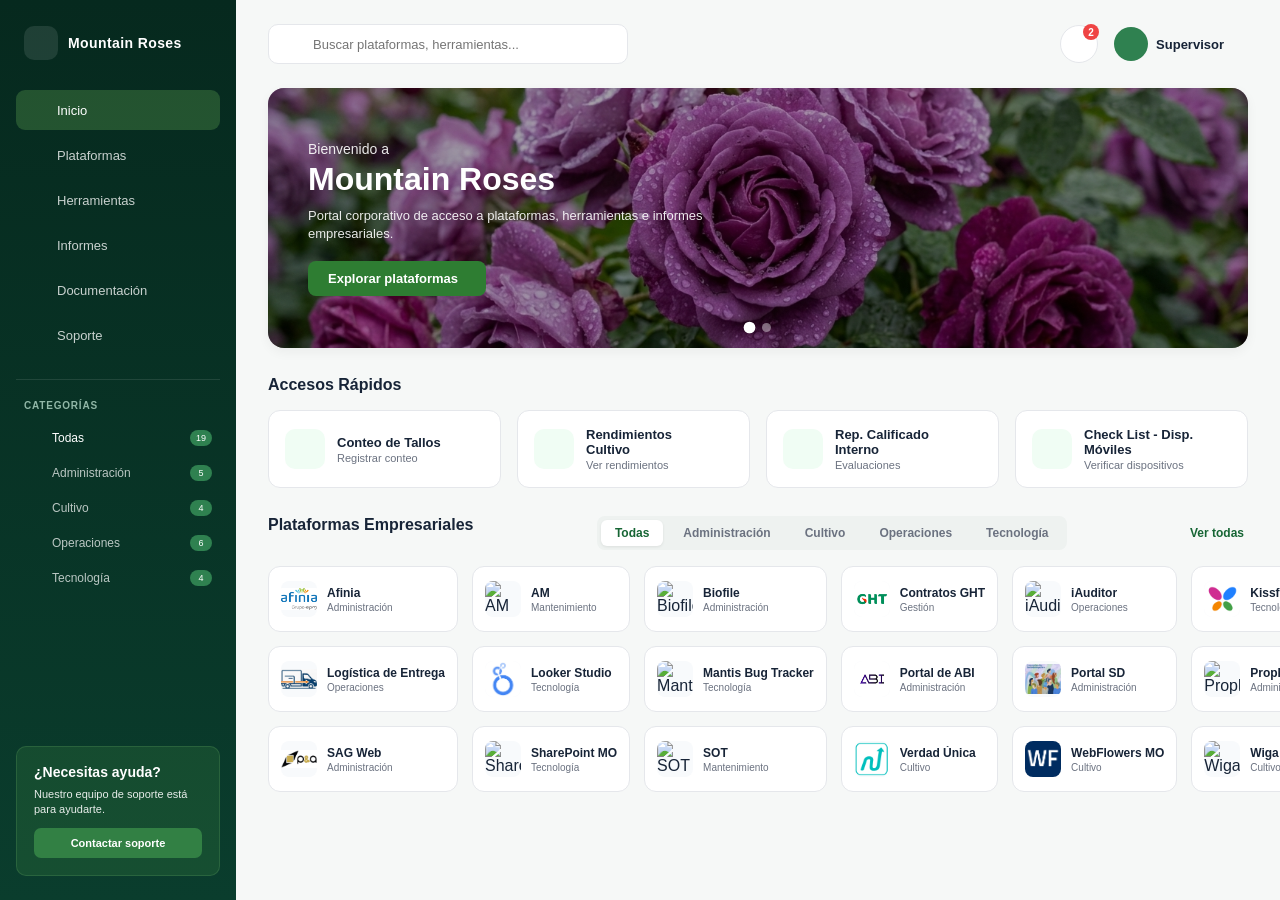
==== index.html @ 2c115a5d "Primer commit: subiendo proyecto" ====
<!DOCTYPE html>
<html lang="es">
<head>
    <meta charset="UTF-8">
    <meta name="viewport" content="width=device-width, initial-scale=1.0">
    <title>Mountain Roses</title>
    <link rel="stylesheet" href="css/styles.css">
    <script src="https://unpkg.com/lucide@latest"></script>
</head>
<body>

    <!-- SIDEBAR -->
    <aside class="sidebar">
        <div class="brand">
            <div class="brand-logo">
                <i data-lucide="rose"></i>
            </div>
            <span>Mountain Roses</span>
        </div>

        <nav class="navigation">
            <a href="#" class="nav-item active">
                <i data-lucide="house" class="nav-icon"></i>
                <span>Inicio</span>
            </a>
            <a href="#" class="nav-item">
                <i data-lucide="layout-grid" class="nav-icon"></i>
                <span>Plataformas</span> 
            </a>
            <a href="#" class="nav-item">
                <i data-lucide="wrench" class="nav-icon"></i>
                <span>Herramientas</span>
            </a>
            <a href="#" class="nav-item">
                <i data-lucide="file-text" class="nav-icon"></i>
                <span>Informes</span>
            </a>
            <a href="#" class="nav-item">
                <i data-lucide="book-open" class="nav-icon"></i>
                <span>Documentación</span>
            </a>
            <a href="#" class="nav-item">
                <i data-lucide="circle-help" class="nav-icon"></i>
                <span>Soporte</span>
            </a>
        </nav>

        <div class="sidebar-divider"></div>

        <div class="categories">
            <p class="category-title">CATEGORÍAS</p>

            <button class="category-item active">
                <i data-lucide="layout-grid" class="category-icon"></i>
                <span>Todas</span>
                <span class="category-number">19</span>
            </button>
            <button class="category-item">
                <i data-lucide="briefcase-business" class="category-icon"></i>
                <span>Administración</span>
                <span class="category-number">5</span>
            </button>
            <button class="category-item">
                <i data-lucide="sprout" class="category-icon"></i>
                <span>Cultivo</span>
                <span class="category-number">4</span>
            </button>
            <button class="category-item">
                <i data-lucide="settings-2" class="category-icon"></i>
                <span>Operaciones</span>
                <span class="category-number">6</span>
            </button>
            <button class="category-item">
                <i data-lucide="monitor-cog" class="category-icon"></i>
                <span>Tecnología</span>
                <span class="category-number">4</span>
            </button>
        </div>

        <div class="support-box">
            <h3>¿Necesitas ayuda?</h3>
            <p>Nuestro equipo de soporte está para ayudarte.</p>
            <a href="#">Contactar soporte</a>
        </div>
    </aside>

    <!-- CONTENIDO PRINCIPAL -->
    <main class="content">
        
        <!-- HEADER SUPERIOR -->
        <header class="top-header">
            <div class="search-bar">
                <i data-lucide="search" class="search-icon"></i>
                <input type="text" placeholder="Buscar plataformas, herramientas...">
            </div>

            <div class="user-profile">
                <button class="notification-btn" aria-label="Notificaciones">
                    <i data-lucide="bell"></i>
                    <span class="badge">2</span>
                </button>

                <div class="profile-info">
                    <div class="avatar">
                        <i data-lucide="rose"></i>
                    </div>
                    <span class="user-name">Supervisor</span>
                    <i data-lucide="chevron-down" class="dropdown-icon"></i>
                </div>
            </div>
        </header>

        <!-- 1. BANNER PRINCIPAL (CARROUSEL) -->
        <section class="hero-banner">
            <div class="slides-container">
                <!-- imagen 1 -->
                <div class="slide active" style="background-image: linear-gradient(rgba(0,0,0,0.35), rgba(0,0,0,0.35)), url('assets/images/imagen1.png');">
                    <div class="banner-content">
                        <span class="banner-tag">Bienvenido a</span>
                        <h1 class="banner-title">Mountain Roses</h1>
                        <p class="banner-description">Portal corporativo de acceso a plataformas, herramientas e informes empresariales.</p>
                        <button class="btn-primary">
                            <span>Explorar plataformas</span>
                            <i data-lucide="arrow-right"></i>
                        </button>
                    </div>
                </div>

                <!-- imagen 2 -->
                <div class="slide" style="background-image: linear-gradient(rgba(0,0,0,0.35), rgba(0,0,0,0.35)), url('assets/images/imagen2.png');">
                    <div class="banner-content">
                        <span class="banner-tag">Módulo de Cultivo</span>
                        <h1 class="banner-title">Rendimientos e Informes</h1>
                        <p class="banner-description">Monitoreo en tiempo real de lotes y métricas de producción.</p>
                        <button class="btn-primary">
                            <span>Ver rendimientos</span>
                            <i data-lucide="arrow-right"></i>
                        </button>
                    </div>
                </div>
            </div>

            <!-- PUNTOS NAVEGACION -->
            <div class="dots-container">
                <button class="dot active" onclick="changeSlide(0)"></button>
                <button class="dot" onclick="changeSlide(1)"></button>
            </div>
        </section>

        <!-- 2. ACCESOS RÁPIDOS -->
        <section class="section-container">
            <h2 class="section-title">Accesos Rápidos</h2>

            <div class="quick-access-grid">
                <div class="quick-card">
                    <div class="card-icon"><i data-lucide="sprout"></i></div>
                    <div class="card-info">
                        <h3>Conteo de Tallos</h3>
                        <p>Registrar conteo</p>
                    </div>
                    <i data-lucide="chevron-right" class="arrow-icon"></i>
                </div>

                <div class="quick-card">
                    <div class="card-icon"><i data-lucide="trending-up"></i></div>
                    <div class="card-info">
                        <h3>Rendimientos Cultivo</h3>
                        <p>Ver rendimientos</p>
                    </div>
                    <i data-lucide="chevron-right" class="arrow-icon"></i>
                </div>

                <div class="quick-card">
                    <div class="card-icon"><i data-lucide="users"></i></div>
                    <div class="card-info">
                        <h3>Rep. Calificado Interno</h3>
                        <p>Evaluaciones</p>
                    </div>
                    <i data-lucide="chevron-right" class="arrow-icon"></i>
                </div>

                <div class="quick-card">
                    <div class="card-icon"><i data-lucide="clipboard-check"></i></div> 
                    <div class="card-info">
                        <h3>Check List - Disp. Móviles</h3> 
                        <p>Verificar dispositivos</p> 
                    </div>
                    <i data-lucide="chevron-right" class="arrow-icon"></i> 
                </div>
            </div>
        </section>

               <!-- 3. PLATAFORMAS EMPRESARIALES -->
        <section class="section-container">
            <div class="section-header">
                <h2 class="section-title">Plataformas Empresariales</h2>
                <div class="filter-tabs"> 
                    <button class="tab-btn active">Todas</button>
                    <button class="tab-btn">Administración</button>
                    <button class="tab-btn">Cultivo</button>
                    <button class="tab-btn">Operaciones</button>
                    <button class="tab-btn">Tecnología</button>
                </div>
                <a href="#" class="see-all">Ver todas <i data-lucide="chevron-right"></i></a>
            </div>

            <div class="platforms-grid">
                <!-- Fila 1 -->
                <div class="platform-card" data-category="Administración">
                    <div class="platform-logo">
                        <img src="assets/images/afinia.png" alt="Afinia">
                    </div>
                    <div class="platform-info">
                        <h3>Afinia</h3>
                        <p>Administración</p>
                    </div>
                </div>

                <div class="platform-card" data-category="Operaciones">
                    <div class="platform-logo">
                        <img src="assets/images/am.png" alt="AM">
                    </div>
                    <div class="platform-info">
                        <h3>AM</h3>
                        <p>Mantenimiento</p>
                    </div>
                </div>

                <div class="platform-card" data-category="Administración">
                    <div class="platform-logo">
                        <img src="assets/images/biofile.png" alt="Biofile">
                    </div>
                    <div class="platform-info">
                        <h3>Biofile</h3>
                        <p>Administración</p>
                    </div>
                </div>

                <div class="platform-card" data-category="Administración">
                    <div class="platform-logo">
                        <img src="assets/images/Contratos GHT.png" alt="Contratos GHT">
                    </div>
                    <div class="platform-info">
                        <h3>Contratos GHT</h3>
                        <p>Gestión</p>
                    </div>
                </div>

                <div class="platform-card" data-category="Operaciones">
                    <div class="platform-logo">
                        <img src="assets/images/iauditor.png" alt="iAuditor">
                    </div>
                    <div class="platform-info">
                        <h3>iAuditor</h3>
                        <p>Operaciones</p>
                    </div>
                </div>

                <div class="platform-card" data-category="Tecnología">
                    <div class="platform-logo">
                        <img src="assets/images/kissflow.png" alt="Kissflow">
                    </div>
                    <div class="platform-info">
                        <h3>Kissflow</h3>
                        <p>Tecnología</p>
                    </div>
                </div>

                <!-- Fila 2 -->
                <div class="platform-card" data-category="Operaciones">
                    <div class="platform-logo">
                        <img src="assets/images/logistica.png" alt="Logística de Entrega">
                    </div>
                    <div class="platform-info">
                        <h3>Logística de Entrega</h3>
                        <p>Operaciones</p>
                    </div>
                </div>

                <div class="platform-card" data-category="Tecnología">
                    <div class="platform-logo">
                        <img src="assets/images/Looker Studio.png" alt="Looker Studio">
                    </div>
                    <div class="platform-info">
                        <h3>Looker Studio</h3>
                        <p>Tecnología</p>
                    </div>
                </div>

                <div class="platform-card" data-category="Tecnología">
                    <div class="platform-logo">
                        <img src="assets/images/mantis.png" alt="Mantis Bug Tracker">
                    </div>
                    <div class="platform-info">
                        <h3>Mantis Bug Tracker</h3>
                        <p>Tecnología</p>
                    </div>
                </div>

                <div class="platform-card" data-category="Administración">
                    <div class="platform-logo">
                        <img src="assets/images/Portal de ABI.png" alt="Portal de ABI">
                    </div>
                    <div class="platform-info">
                        <h3>Portal de ABI</h3>
                        <p>Administración</p>
                    </div>
                </div>

                <div class="platform-card" data-category="Administración">
                    <div class="platform-logo">
                        <img src="assets/images/Portal SD.png" alt="Portal SD">
                    </div>
                    <div class="platform-info">
                        <h3>Portal SD</h3>
                        <p>Administración</p>
                    </div>
                </div>

                <div class="platform-card" data-category="Administración">
                    <div class="platform-logo">
                        <img src="assets/images/prophix.png" alt="Prophix">
                    </div>
                    <div class="platform-info">
                        <h3>Prophix</h3>
                        <p>Administración</p>
                    </div>
                </div>

                <!-- Fila 3 -->
                <div class="platform-card" data-category="Administración">
                    <div class="platform-logo">
                        <img src="assets/images/SAG Web.png" alt="SAG Web">
                    </div>
                    <div class="platform-info">
                        <h3>SAG Web</h3>
                        <p>Administración</p>
                    </div>
                </div>

                <div class="platform-card" data-category="Tecnología">
                    <div class="platform-logo">
                        <img src="assets/images/sharepoint.png" alt="SharePoint MO">
                    </div>
                    <div class="platform-info">
                        <h3>SharePoint MO</h3>
                        <p>Tecnología</p>
                    </div>
                </div>

                <div class="platform-card" data-category="Operaciones">
                    <div class="platform-logo">
                        <img src="assets/images/sot.png" alt="SOT">
                    </div>
                    <div class="platform-info">
                        <h3>SOT</h3>
                        <p>Mantenimiento</p>
                    </div>
                </div>

                <div class="platform-card" data-category="Cultivo">
                    <div class="platform-logo">
                        <img src="assets/images/Verdad Única.png" alt="Verdad Única">
                    </div>
                    <div class="platform-info">
                        <h3>Verdad Única</h3>
                        <p>Cultivo</p>
                    </div>
                </div>

                <div class="platform-card" data-category="Cultivo">
                    <div class="platform-logo">
                        <img src="assets/images/WebFlowers MO.png" alt="WebFlowers MO">
                    </div>
                    <div class="platform-info">
                        <h3>WebFlowers MO</h3>
                        <p>Cultivo</p>
                    </div>
                </div>

                <div class="platform-card" data-category="Cultivo">
                    <div class="platform-logo">
                        <img src="assets/images/wiga.png" alt="Wiga">
                    </div>
                    <div class="platform-info">
                        <h3>Wiga</h3>
                        <p>Cultivo</p>
                    </div>
                </div>
            </div>
        </section>

    </main>

    <script src="js/main.js"></script>
    <script>
      // Inicializar los íconos
      lucide.createIcons();
    </script>
</body>
</html>
---- css/styles.css ----
* {
    margin: 0;
    padding: 0;
    box-sizing: border-box;
}
body {
    font-family: Arial, sans-serif;
    background-color: #f6f8f7;
    color: #172437;

}
a {
    text-decoration: none;
    color: inherit;
}
button,
input{
    font-family: inherit;
}
                                      /* SIDEBAR */
.sidebar{
    position: fixed;
    top: 0;
    left: 0;
    width: 236px;
    height: 100vh;
    padding: 24px 16px;
    background: linear-gradient(
    180deg, 
    #06291e 0%,
    #0a3d2d 100%
    );
    color: #ffffff;
    display: flex;
    flex-direction: column;
    z-index: 1000;
}

                                        /* logo */
.brand{
    display: flex;
    align-items: center;
    gap: 10px;
    padding: 2px 8px 30px ;
    font-size: 14px;
    font-weight: 800;
    letter-spacing: 0.4px;
}

.brand-logo{
    width: 34px;
    height: 34px;
    display: flex;
    align-items: center;
    justify-content: center;
    border-radius: 10px;
    background: rgba(255, 255, 255, 0.10);
    font-size: 20px;


}
                                     /* navegacion */
.navigation{
    display: flex;
    flex-direction: column;
    gap: 5px;
}
.nav-item{
    display: flex;
    align-items: center;
    gap: 11px;
    padding: 11px 12px;
    border-radius: 9px;
    color: rgba(255, 255, 255, 0.78);
    font-size: 13px;
    transition: all 0.2s ease;

}
.nav-item:hover{
    background: rgba(112, 185, 92, 0.18);
    color: #ffffff;
}
.nav-item.active{
    background: rgba(112, 185, 92, 0.28);
    color: #ffffff;
}
.nav-icon{
    width: 18px;
    height: 18px;
    flex-shrink: 0;
    stroke-width: 1.8px;
}

                                        /* separador */
.sidebar-divider{
    width: 100%;
    height: 1px;
    margin: 24px 0 20px;
    background: rgba(255, 255, 255, 0.10);
}
                                           /* categorias */
.category-title{
    margin: 0  8px  9px;
    color: #91b7a7;
    font-size: 10px;
    font-weight: 700;
    letter-spacing: 0.8px;

}
.category-item{
   width: 100%;
   display: flex;
   align-items: center;
   gap: 11px;
   padding: 9px 8px;
   border: none;
   outline: none;
   border-radius: 7px;
   background: transparent;
   color: rgba(255, 255, 255, 0.72);
   font-size: 12px;
   text-align: left;
   cursor: pointer;
   transition: all 0.2s ease;

}
.category-item:hover{
    background: transparent;
    color: #ffffff;
}
.category-item.active{
    background: transparent;
    color: #ffffff;
}
.category-icon{
    width: 17px;
    height: 17px;
    flex-shrink: 0;
    stroke-width: 1.8px;

}
.category-number{
    margin-left: auto;
    min-width: 22px;
    padding: 3px 6px;
    border-radius: 50px;
    background: #2f8150;
    color: #ffffff;
    font-size: 9px;
    text-align: center;
}
                                                                                                
                                                                                                        /* soporte */
.support-box{
    margin-top: auto;
    padding: 17px;
    border: 1px solid rgba(132, 200, 115, 0.18);
    border-radius: 10px;
    background: rgba(78, 158, 74, 0.18);
    
}
.support-box h3{
    margin: 0 0 7px;
    font-size: 14px;
}
.support-box p{
    font-size: 11px;
    margin-bottom: 12px;
    line-height: 1.3;
    opacity: 0.9;
}
.support-box a{
   display: block;
   padding: 9px ;
   border-radius: 7px;
   background: #328044;
   color: #ffffff;
   font-size: 11px;
   font-weight: 700;
   text-align: center;
   transition: background 0.2s ease;

}
.support-box a:hover{
    background: #3e9951;
}   
                                                        /* contenido */
.content{
    margin-left: 236px;
    min-height: 100vh;
    background-color: #f6f8f7;
    padding: 24px 32px;
}

                                                        /* banner principal */
.hero-banner{
    position: relative;
    width: 100%;
    height: 260px;
    border-radius: 16px;
    overflow: hidden;
    box-shadow: 0 4px 12px rgba(0, 0, 0, 0.05);
}

.slides-container{
    position: relative;
    width: 100%;
    height: 100%;
}

.slide{
    position: absolute;
    top: 0;
    left: 0;
    width: 100%;
    height: 100%;
    background-size: cover;
    background-position: center;
    display: flex;
    align-items: center;
    padding: 0 40px;
    opacity: 0;
    visibility: hidden;
    transition: opacity 0.6s ease-in-out, visibility 0.6s ease-in-out;
}

.slide.active{
    opacity: 1;
    visibility: visible;
}

.banner-content{
    max-width: 480px;
    color: #ffffff;
}

.banner-tag{
    font-size: 14px;
    font-weight: 500;
    opacity: 0.9;
}

.banner-title{
    font-size: 32px;
    font-weight: 800;
    margin: 4px 0 10px;
    line-height: 1.1;
}

.banner-description{
    font-size: 13px;
    line-height: 1.4;
    margin-bottom: 18px;
    opacity: 0.9;
}

.btn-primary{
    display: inline-flex;
    align-items: center;
    gap: 8px;
    background-color: #2e7d32;
    color: #ffffff;
    border: none;
    padding: 10px 20px;
    border-radius: 8px;
    font-size: 13px;
    font-weight: 700;
    cursor: pointer;
    transition: background-color 0.2s ease, transform 0.2s ease;
}

.btn-primary:hover{
    background-color: #388e3c;
    transform: translateY(-1px);
}

                                                        /* puntos navegacion */
.dots-container{
    position: absolute;
    bottom: 16px;
    left: 50%;
    transform: translateX(-50%);
    display: flex;
    gap: 8px;
    z-index: 10;
}

.dot{
    width: 9px;
    height: 9px;
    border-radius: 50%;
    border: none;
    background-color: rgba(255, 255, 255, 0.4);
    cursor: pointer;
    padding: 0;
    transition: all 0.3s ease;
}

.dot.active{
    background-color: #ffffff;
    transform: scale(1.3);
}
/* top header */
.top-header {
    display: flex;
    justify-content: space-between;
    align-items: center;
    margin-bottom: 24px;
}

.search-bar {
    display: flex;
    align-items: center;
    gap: 10px;
    background: #ffffff;
    padding: 10px 16px;
    border-radius: 10px;
    border: 1px solid #e5e7eb;
    width: 360px;
    color: #9ca3af;
}

.search-bar input {
    border: none;
    outline: none;
    background: transparent;
    width: 100%;
    font-size: 13px;
    color: #172437;
}

.search-icon {
    width: 18px;
    height: 18px;
    flex-shrink: 0;
}

.user-profile {
    display: flex;
    align-items: center;
    gap: 16px;
}

.notification-btn {
    position: relative;
    background: #ffffff;
    border: 1px solid #e5e7eb;
    border-radius: 50%;
    width: 38px;
    height: 38px;
    display: flex;
    align-items: center;
    justify-content: center;
    cursor: pointer;
    color: #4b5563;
}

.badge {
    position: absolute;
    top: -2px;
    right: -2px;
    background: #ef4444;
    color: #ffffff;
    font-size: 10px;
    font-weight: 700;
    border-radius: 50%;
    width: 16px;
    height: 16px;
    display: flex;
    align-items: center;
    justify-content: center;
}

.profile-info {
    display: flex;
    align-items: center;
    gap: 8px;
    cursor: pointer;
}

.avatar {
    width: 34px;
    height: 34px;
    border-radius: 50%;
    background: #2f8150;
    color: #ffffff;
    display: flex;
    align-items: center;
    justify-content: center;
}

.user-name {
    font-size: 13px;
    font-weight: 700;
    color: #172437;
}

.dropdown-icon {
    width: 16px;
    height: 16px;
    color: #6b7280;
}

                                                        /* accesos rapidos */
.section-container {
    margin-top: 28px;
}

.section-title {
    font-size: 16px;
    font-weight: 800;
    color: #172437;
    margin-bottom: 16px;
}

.quick-access-grid {
    display: grid;
    grid-template-columns: repeat(4, 1fr);
    gap: 16px;
}

.quick-card {
    background: #ffffff;
    border: 1px solid #e5e7eb;
    border-radius: 12px;
    padding: 16px;
    display: flex;
    align-items: center;
    gap: 12px;
    cursor: pointer;
    transition: all 0.2s ease;
}

.quick-card:hover {
    box-shadow: 0 4px 12px rgba(0, 0, 0, 0.05);
    transform: translateY(-2px);
}

.card-icon {
    width: 40px;
    height: 40px;
    background: #f0fdf4;
    color: #166534;
    border-radius: 10px;
    display: flex;
    align-items: center;
    justify-content: center;
    flex-shrink: 0;
}

.card-info h3 {
    font-size: 13px;
    font-weight: 700;
    color: #172437;
    margin-bottom: 2px;
}

.card-info p {
    font-size: 11px;
    color: #6b7280;
}

.arrow-icon {
    margin-left: auto;
    color: #166534;
    width: 16px;
    height: 16px;
    flex-shrink: 0;
}

                                                /* plataformas empresariales */
.section-header {
    display: flex;
    align-items: center;
    justify-content: space-between;
    margin-bottom: 16px;
    flex-wrap: wrap;
    gap: 12px;
}

.filter-tabs {
    display: flex;
    align-items: center;
    gap: 6px;
    background: #eef2f0;
    padding: 4px;
    border-radius: 8px;
}

.tab-btn {
    border: none;
    background: transparent;
    padding: 6px 14px;
    border-radius: 6px;
    font-size: 12px;
    font-weight: 600;
    color: #6b7280;
    cursor: pointer;
    transition: all 0.2s ease;
}

.tab-btn:hover {
    color: #172437;
}

.tab-btn.active {
    background: #ffffff;
    color: #166534;
    box-shadow: 0 1px 3px rgba(0, 0, 0, 0.08);
}

.see-all {
    display: flex;
    align-items: center;
    gap: 4px;
    font-size: 12px;
    font-weight: 700;
    color: #166534;
    transition: gap 0.2s ease;
}

.see-all:hover {
    gap: 6px;
}

.platforms-grid {
    display: grid;
    grid-template-columns: repeat(6, 1fr);
    gap: 14px;
}

.platform-card {
    background: #ffffff;
    border: 1px solid #e5e7eb;
    border-radius: 12px;
    padding: 14px 12px;
    display: flex;
    align-items: center;
    gap: 10px;
    cursor: pointer;
    transition: all 0.2s ease;
}

.platform-card:hover {
    box-shadow: 0 4px 12px rgba(0, 0, 0, 0.05);
    transform: translateY(-2px);
    border-color: #cbd5e1;
}

.platform-logo {
    width: 36px;
    height: 36px;
    border-radius: 8px;
    display: flex;
    align-items: center;
    justify-content: center;
    flex-shrink: 0;
    overflow: hidden;
    background-color: #f8fafc;
}

.platform-logo img {
    width: 100%;
    height: 100%;
    object-fit: contain;
}

.platform-info h3 {
    font-size: 12px;
    font-weight: 700;
    color: #172437;
    margin-bottom: 2px;
    white-space: nowrap;
    overflow: hidden;
    text-overflow: ellipsis;
}

.platform-info p {
    font-size: 10px;
    color: #6b7280;
}

.logo-afinia  { background: #e0f2fe; color: #0284c7; }
.logo-am      { background: #fef3c7; color: #d97706; }
.logo-biofile { background: #dcfce7; color: #15803d; }
.logo-ght     { background: #f3e8ff; color: #7e22ce; }
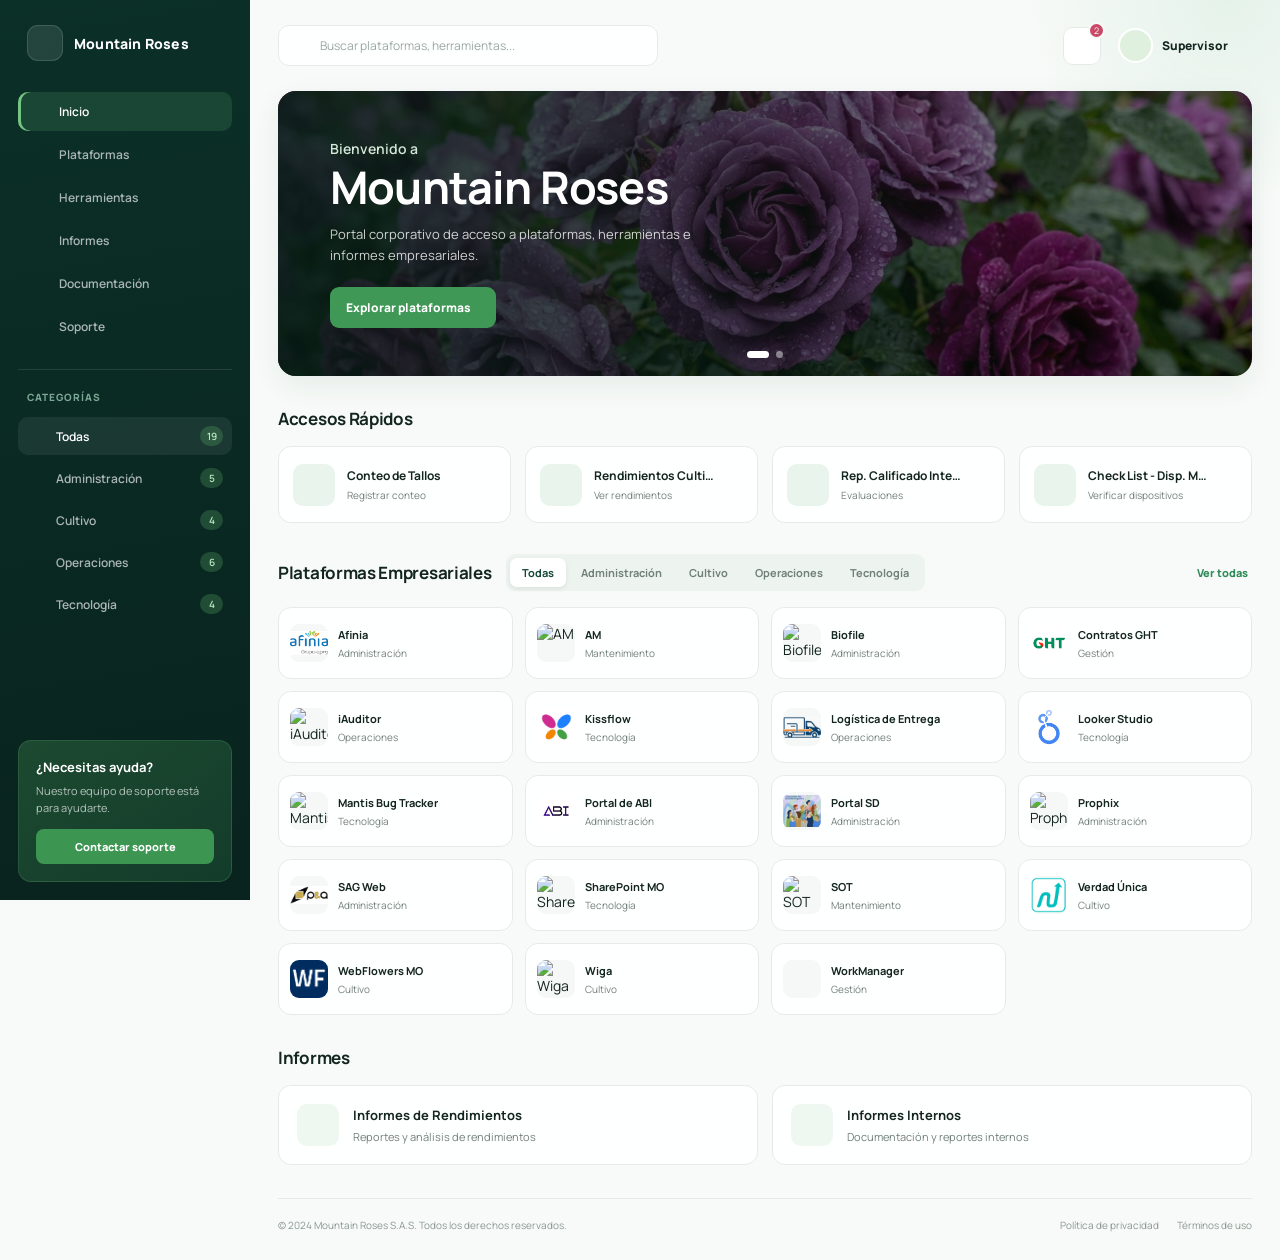
==== commit 556bb791: "cambios y orden del codigo" ====
--- a/index.html
+++ b/index.html
@@ -4,6 +4,9 @@
     <meta charset="UTF-8">
     <meta name="viewport" content="width=device-width, initial-scale=1.0">
     <title>Mountain Roses</title>
+    <link rel="preconnect" href="https://fonts.googleapis.com">
+    <link rel="preconnect" href="https://fonts.gstatic.com" crossorigin>
+    <link href="https://fonts.googleapis.com/css2?family=Manrope:wght@400;500;600;700;800&display=swap" rel="stylesheet">
     <link rel="stylesheet" href="css/styles.css">
     <script src="https://unpkg.com/lucide@latest"></script>
 </head>
@@ -16,30 +19,33 @@
                 <i data-lucide="rose"></i>
             </div>
             <span>Mountain Roses</span>
+            <button class="sidebar-toggle" aria-label="Abrir navegación" aria-expanded="false">
+                <i data-lucide="menu"></i>
+            </button>
         </div>
 
         <nav class="navigation">
-            <a href="#" class="nav-item active">
+            <a href="index.html" class="nav-item active">
                 <i data-lucide="house" class="nav-icon"></i>
                 <span>Inicio</span>
             </a>
-            <a href="#" class="nav-item">
+            <a href="pages/plataformas.html" class="nav-item">
                 <i data-lucide="layout-grid" class="nav-icon"></i>
                 <span>Plataformas</span> 
             </a>
-            <a href="#" class="nav-item">
+            <a href="pages/herramientas.html" class="nav-item">
                 <i data-lucide="wrench" class="nav-icon"></i>
                 <span>Herramientas</span>
             </a>
-            <a href="#" class="nav-item">
+            <a href="pages/informes.html" class="nav-item">
                 <i data-lucide="file-text" class="nav-icon"></i>
                 <span>Informes</span>
             </a>
-            <a href="#" class="nav-item">
+            <a href="pages/documentacion.html" class="nav-item">
                 <i data-lucide="book-open" class="nav-icon"></i>
                 <span>Documentación</span>
             </a>
-            <a href="#" class="nav-item">
+            <a href="pages/soporte.html" class="nav-item">
                 <i data-lucide="circle-help" class="nav-icon"></i>
                 <span>Soporte</span>
             </a>
@@ -195,13 +201,13 @@
             <div class="section-header">
                 <h2 class="section-title">Plataformas Empresariales</h2>
                 <div class="filter-tabs"> 
-                    <button class="tab-btn active">Todas</button>
-                    <button class="tab-btn">Administración</button>
-                    <button class="tab-btn">Cultivo</button>
-                    <button class="tab-btn">Operaciones</button>
-                    <button class="tab-btn">Tecnología</button>
-                </div>
-                <a href="#" class="see-all">Ver todas <i data-lucide="chevron-right"></i></a>
+                    <button class="tab-btn active" data-filter="Todas">Todas</button>
+                    <button class="tab-btn" data-filter="Administración">Administración</button>
+                    <button class="tab-btn" data-filter="Cultivo">Cultivo</button>
+                    <button class="tab-btn" data-filter="Operaciones">Operaciones</button>
+                    <button class="tab-btn" data-filter="Tecnología">Tecnología</button>
+                </div>
+                <a href="pages/plataformas.html" class="see-all">Ver todas <i data-lucide="chevron-right"></i></a>
             </div>
 
             <div class="platforms-grid">
@@ -387,15 +393,52 @@
                         <p>Cultivo</p>
                     </div>
                 </div>
+
+                <div class="platform-card" data-category="Operaciones">
+                    <div class="platform-logo">
+                        <i data-lucide="clipboard-list"></i>
+                    </div>
+                    <div class="platform-info">
+                        <h3>WorkManager</h3>
+                        <p>Gestión</p>
+                    </div>
+                </div>
             </div>
         </section>
 
+        <section class="section-container" id="informes">
+            <h2 class="section-title">Informes</h2>
+            <div class="reports-grid">
+                <a class="report-card" href="pages/informes.html">
+                    <div class="card-icon"><i data-lucide="chart-no-axes-combined"></i></div>
+                    <div class="card-info">
+                        <h3>Informes de Rendimientos</h3>
+                        <p>Reportes y análisis de rendimientos</p>
+                    </div>
+                    <i data-lucide="arrow-up-right" class="arrow-icon"></i>
+                </a>
+                <a class="report-card" href="pages/informes.html">
+                    <div class="card-icon"><i data-lucide="file-chart-column"></i></div>
+                    <div class="card-info">
+                        <h3>Informes Internos</h3>
+                        <p>Documentación y reportes internos</p>
+                    </div>
+                    <i data-lucide="arrow-up-right" class="arrow-icon"></i>
+                </a>
+            </div>
+        </section>
+
+        <footer class="footer">
+            <span>© 2024 Mountain Roses S.A.S. Todos los derechos reservados.</span>
+            <div class="footer-links">
+                <a href="#">Política de privacidad</a>
+                <a href="#">Términos de uso</a>
+            </div>
+        </footer>
+
     </main>
 
-    <script src="js/main.js"></script>
-    <script>
-      // Inicializar los íconos
-      lucide.createIcons();
-    </script>
+        <script src="js/main.js"></script>
+        <script src="js/dashboard.js"></script>
 </body>
 </html>
--- a/css/styles.css
+++ b/css/styles.css
@@ -1,586 +1,971 @@
+:root {
+    --ink: #13251f;
+    --muted: #71807a;
+    --line: #e4ebe7;
+    --paper: #f7faf8;
+    --white: #ffffff;
+    --forest: #0b3028;
+    --forest-2: #124838;
+    --leaf: #2f8b58;
+    --leaf-soft: #e8f4ec;
+    --rose: #c84a67;
+    --shadow: 0 10px 30px rgba(23, 55, 44, 0.07);
+}
+
+/* Base */
+
 * {
+    box-sizing: border-box;
     margin: 0;
     padding: 0;
-    box-sizing: border-box;
-}
+}
+
+html {
+    scroll-behavior: smooth;
+}
+
 body {
-    font-family: Arial, sans-serif;
-    background-color: #f6f8f7;
-    color: #172437;
-
-}
+    background: var(--paper);
+    color: var(--ink);
+    font-family: "Manrope", "Segoe UI", sans-serif;
+    font-size: 14px;
+    -webkit-font-smoothing: antialiased;
+}
+
+body::before {
+    background: radial-gradient(
+        circle at 90% 0%,
+        rgba(214, 236, 222, 0.55),
+        transparent 32%
+    );
+    content: "";
+    height: 420px;
+    pointer-events: none;
+    position: fixed;
+    right: 0;
+    top: 0;
+    width: 520px;
+    z-index: -1;
+}
+
 a {
+    color: inherit;
     text-decoration: none;
-    color: inherit;
-}
+}
+
 button,
-input{
-    font-family: inherit;
-}
-                                      /* SIDEBAR */
-.sidebar{
+input {
+    font: inherit;
+}
+
+button {
+    cursor: pointer;
+}
+
+/* Sidebar */
+
+.sidebar {
+    background: linear-gradient(170deg, var(--forest), #09231e 100%);
+    color: #fff;
+    display: flex;
+    flex-direction: column;
+    height: 100vh;
+    left: 0;
+    padding: 25px 18px 18px;
     position: fixed;
     top: 0;
-    left: 0;
-    width: 236px;
-    height: 100vh;
-    padding: 24px 16px;
-    background: linear-gradient(
-    180deg, 
-    #06291e 0%,
-    #0a3d2d 100%
-    );
-    color: #ffffff;
-    display: flex;
-    flex-direction: column;
-    z-index: 1000;
-}
-
-                                        /* logo */
-.brand{
-    display: flex;
-    align-items: center;
-    gap: 10px;
-    padding: 2px 8px 30px ;
+    width: 250px;
+    z-index: 10;
+}
+
+.brand {
+    align-items: center;
+    display: flex;
+    gap: 11px;
+    padding: 0 9px 31px;
+}
+
+.brand-logo {
+    align-items: center;
+    background: rgba(255, 255, 255, 0.1);
+    border: 1px solid rgba(255, 255, 255, 0.13);
+    border-radius: 11px;
+    color: #ec6d86;
+    display: flex;
+    height: 36px;
+    justify-content: center;
+    width: 36px;
+}
+
+.brand-logo svg {
+    height: 20px;
+    width: 20px;
+}
+
+.brand span {
     font-size: 14px;
     font-weight: 800;
-    letter-spacing: 0.4px;
-}
-
-.brand-logo{
-    width: 34px;
-    height: 34px;
-    display: flex;
-    align-items: center;
+    letter-spacing: 0.2px;
+}
+
+.sidebar-toggle {
+    align-items: center;
+    background: transparent;
+    border: 0;
+    color: #fff;
+    display: none;
     justify-content: center;
+    margin-left: auto;
+    padding: 4px;
+}
+
+.sidebar-toggle svg {
+    height: 19px;
+    width: 19px;
+}
+
+.navigation,
+.categories {
+    display: flex;
+    flex-direction: column;
+    gap: 4px;
+}
+
+.nav-item,
+.category-item {
+    align-items: center;
     border-radius: 10px;
-    background: rgba(255, 255, 255, 0.10);
-    font-size: 20px;
-
-
-}
-                                     /* navegacion */
-.navigation{
-    display: flex;
-    flex-direction: column;
-    gap: 5px;
-}
-.nav-item{
-    display: flex;
-    align-items: center;
-    gap: 11px;
+    color: rgba(255, 255, 255, 0.66);
+    display: flex;
+    gap: 12px;
+    transition: background 0.2s, color 0.2s, transform 0.2s;
+}
+
+.nav-item {
     padding: 11px 12px;
-    border-radius: 9px;
-    color: rgba(255, 255, 255, 0.78);
-    font-size: 13px;
-    transition: all 0.2s ease;
-
-}
-.nav-item:hover{
-    background: rgba(112, 185, 92, 0.18);
-    color: #ffffff;
-}
-.nav-item.active{
-    background: rgba(112, 185, 92, 0.28);
-    color: #ffffff;
-}
-.nav-icon{
-    width: 18px;
-    height: 18px;
+}
+
+.nav-item:hover,
+.nav-item.active {
+    background: rgba(80, 157, 102, 0.22);
+    color: #fff;
+}
+
+.nav-item.active {
+    box-shadow: inset 3px 0 #75c483;
+}
+
+.nav-icon,
+.category-icon {
     flex-shrink: 0;
-    stroke-width: 1.8px;
-}
-
-                                        /* separador */
-.sidebar-divider{
+    height: 17px;
+    width: 17px;
+}
+
+.nav-item span,
+.category-item span {
+    font-size: 12px;
+    font-weight: 600;
+}
+
+.sidebar-divider {
+    background: rgba(255, 255, 255, 0.1);
+    height: 1px;
+    margin: 23px 0 20px;
+}
+
+.category-title {
+    color: #7ca695;
+    font-size: 10px;
+    font-weight: 800;
+    letter-spacing: 1px;
+    margin: 0 9px 9px;
+}
+
+.category-item {
+    background: transparent;
+    border: 0;
+    padding: 9px;
+    text-align: left;
     width: 100%;
-    height: 1px;
-    margin: 24px 0 20px;
-    background: rgba(255, 255, 255, 0.10);
-}
-                                           /* categorias */
-.category-title{
-    margin: 0  8px  9px;
-    color: #91b7a7;
-    font-size: 10px;
-    font-weight: 700;
-    letter-spacing: 0.8px;
-
-}
-.category-item{
-   width: 100%;
-   display: flex;
-   align-items: center;
-   gap: 11px;
-   padding: 9px 8px;
-   border: none;
-   outline: none;
-   border-radius: 7px;
-   background: transparent;
-   color: rgba(255, 255, 255, 0.72);
-   font-size: 12px;
-   text-align: left;
-   cursor: pointer;
-   transition: all 0.2s ease;
-
-}
-.category-item:hover{
-    background: transparent;
-    color: #ffffff;
-}
-.category-item.active{
-    background: transparent;
-    color: #ffffff;
-}
-.category-icon{
-    width: 17px;
-    height: 17px;
-    flex-shrink: 0;
-    stroke-width: 1.8px;
-
-}
-.category-number{
+}
+
+.category-item:hover,
+.category-item.active {
+    background: rgba(255, 255, 255, 0.07);
+    color: #fff;
+}
+
+.category-number {
+    background: rgba(93, 173, 108, 0.28);
+    border-radius: 20px;
+    color: #b9e7bf;
+    font-size: 10px !important;
     margin-left: auto;
-    min-width: 22px;
+    min-width: 23px;
     padding: 3px 6px;
-    border-radius: 50px;
-    background: #2f8150;
-    color: #ffffff;
-    font-size: 9px;
     text-align: center;
 }
-                                                                                                
-                                                                                                        /* soporte */
-.support-box{
+
+.support-box {
+    background: linear-gradient(
+        145deg,
+        rgba(67, 143, 80, 0.34),
+        rgba(32, 91, 59, 0.45)
+    );
+    border: 1px solid rgba(125, 205, 132, 0.18);
+    border-radius: 13px;
     margin-top: auto;
     padding: 17px;
-    border: 1px solid rgba(132, 200, 115, 0.18);
+}
+
+.support-box h3 {
+    font-size: 13px;
+    margin-bottom: 7px;
+}
+
+.support-box p {
+    color: rgba(255, 255, 255, 0.68);
+    font-size: 11px;
+    line-height: 1.5;
+    margin-bottom: 13px;
+}
+
+.support-box a {
+    background: #3c9652;
+    border-radius: 8px;
+    display: block;
+    font-size: 11px;
+    font-weight: 800;
+    padding: 10px;
+    text-align: center;
+    transition: background 0.2s, transform 0.2s;
+}
+
+.support-box a:hover {
+    background: #51ad63;
+    transform: translateY(-1px);
+}
+
+/* Layout and header */
+
+.content {
+    margin-left: 250px;
+    min-height: 100vh;
+    padding: 25px 42px 28px;
+}
+
+.top-header {
+    align-items: center;
+    display: flex;
+    justify-content: space-between;
+    margin-bottom: 25px;
+}
+
+.search-bar {
+    align-items: center;
+    background: rgba(255, 255, 255, 0.88);
+    border: 1px solid var(--line);
+    border-radius: 11px;
+    color: #9aa9a2;
+    display: flex;
+    gap: 10px;
+    padding: 11px 15px;
+    transition: border 0.2s, box-shadow 0.2s;
+    width: 380px;
+}
+
+.search-bar:focus-within {
+    border-color: #93c7a4;
+    box-shadow: 0 0 0 4px rgba(91, 168, 105, 0.1);
+}
+
+.search-bar input {
+    background: transparent;
+    border: 0;
+    color: var(--ink);
+    font-size: 12px;
+    outline: 0;
+    width: 100%;
+}
+
+.search-bar input::placeholder {
+    color: #9aa9a2;
+}
+
+.search-icon {
+    height: 17px;
+    width: 17px;
+}
+
+.user-profile {
+    align-items: center;
+    display: flex;
+    gap: 17px;
+}
+
+.notification-btn {
+    align-items: center;
+    background: #fff;
+    border: 1px solid var(--line);
     border-radius: 10px;
-    background: rgba(78, 158, 74, 0.18);
-    
-}
-.support-box h3{
-    margin: 0 0 7px;
-    font-size: 14px;
-}
-.support-box p{
-    font-size: 11px;
-    margin-bottom: 12px;
-    line-height: 1.3;
-    opacity: 0.9;
-}
-.support-box a{
-   display: block;
-   padding: 9px ;
-   border-radius: 7px;
-   background: #328044;
-   color: #ffffff;
-   font-size: 11px;
-   font-weight: 700;
-   text-align: center;
-   transition: background 0.2s ease;
-
-}
-.support-box a:hover{
-    background: #3e9951;
-}   
-                                                        /* contenido */
-.content{
-    margin-left: 236px;
-    min-height: 100vh;
-    background-color: #f6f8f7;
-    padding: 24px 32px;
-}
-
-                                                        /* banner principal */
-.hero-banner{
+    color: #53645d;
+    display: flex;
+    height: 38px;
+    justify-content: center;
     position: relative;
+    width: 38px;
+}
+
+.notification-btn:hover {
+    border-color: #9bc4a6;
+    color: var(--leaf);
+}
+
+.notification-btn svg {
+    height: 17px;
+    width: 17px;
+}
+
+.badge {
+    align-items: center;
+    background: var(--rose);
+    border: 2px solid var(--paper);
+    border-radius: 20px;
+    color: #fff;
+    display: flex;
+    font-size: 9px;
+    height: 17px;
+    justify-content: center;
+    position: absolute;
+    right: -5px;
+    top: -6px;
+    width: 17px;
+}
+
+.profile-info {
+    align-items: center;
+    display: flex;
+    gap: 9px;
+}
+
+.avatar {
+    align-items: center;
+    background: #dff0df;
+    border: 2px solid #fff;
+    border-radius: 50%;
+    color: var(--leaf);
+    display: flex;
+    height: 35px;
+    justify-content: center;
+    width: 35px;
+}
+
+.avatar svg {
+    height: 17px;
+    width: 17px;
+}
+
+.user-name {
+    font-size: 12px;
+    font-weight: 800;
+}
+
+.dropdown-icon {
+    color: var(--muted);
+    height: 15px;
+    width: 15px;
+}
+
+/* Hero */
+
+.hero-banner {
+    border-radius: 18px;
+    box-shadow: var(--shadow);
+    height: 285px;
+    overflow: hidden;
+    position: relative;
+}
+
+.slides-container,
+.slide {
+    height: 100%;
     width: 100%;
-    height: 260px;
-    border-radius: 16px;
-    overflow: hidden;
-    box-shadow: 0 4px 12px rgba(0, 0, 0, 0.05);
-}
-
-.slides-container{
-    position: relative;
-    width: 100%;
-    height: 100%;
-}
-
-.slide{
+}
+
+.slide {
+    align-items: center;
+    background-position: center;
+    background-size: cover;
+    display: flex;
+    left: 0;
+    opacity: 0;
+    padding: 0 52px;
     position: absolute;
     top: 0;
-    left: 0;
-    width: 100%;
-    height: 100%;
-    background-size: cover;
-    background-position: center;
-    display: flex;
-    align-items: center;
-    padding: 0 40px;
-    opacity: 0;
+    transition: opacity 0.65s ease, visibility 0.65s ease;
     visibility: hidden;
-    transition: opacity 0.6s ease-in-out, visibility 0.6s ease-in-out;
-}
-
-.slide.active{
+}
+
+.slide::after {
+    background: linear-gradient(
+        90deg,
+        rgba(7, 28, 23, 0.86) 0%,
+        rgba(7, 28, 23, 0.54) 45%,
+        rgba(7, 28, 23, 0.06) 100%
+    );
+    content: "";
+    inset: 0;
+    position: absolute;
+}
+
+.slide.active {
     opacity: 1;
     visibility: visible;
 }
 
-.banner-content{
+.banner-content {
+    color: #fff;
     max-width: 480px;
-    color: #ffffff;
-}
-
-.banner-tag{
+    position: relative;
+    z-index: 1;
+}
+
+.banner-tag {
+    color: #d3e8d8;
     font-size: 14px;
-    font-weight: 500;
-    opacity: 0.9;
-}
-
-.banner-title{
-    font-size: 32px;
+    font-weight: 600;
+}
+
+.banner-title {
+    font-size: clamp(31px, 4vw, 45px);
+    letter-spacing: -0.8px;
+    line-height: 1.05;
+    margin: 6px 0 13px;
+}
+
+.banner-description {
+    color: rgba(255, 255, 255, 0.8);
+    font-size: 13px;
+    line-height: 1.6;
+    margin-bottom: 21px;
+    max-width: 380px;
+}
+
+.btn-primary {
+    align-items: center;
+    background: #3f9855;
+    border: 0;
+    border-radius: 9px;
+    color: #fff;
+    display: inline-flex;
+    font-size: 12px;
     font-weight: 800;
-    margin: 4px 0 10px;
-    line-height: 1.1;
-}
-
-.banner-description{
-    font-size: 13px;
-    line-height: 1.4;
-    margin-bottom: 18px;
-    opacity: 0.9;
-}
-
-.btn-primary{
-    display: inline-flex;
-    align-items: center;
-    gap: 8px;
-    background-color: #2e7d32;
-    color: #ffffff;
-    border: none;
-    padding: 10px 20px;
-    border-radius: 8px;
-    font-size: 13px;
-    font-weight: 700;
-    cursor: pointer;
-    transition: background-color 0.2s ease, transform 0.2s ease;
-}
-
-.btn-primary:hover{
-    background-color: #388e3c;
-    transform: translateY(-1px);
-}
-
-                                                        /* puntos navegacion */
-.dots-container{
+    gap: 9px;
+    padding: 12px 16px;
+    transition: background 0.2s, transform 0.2s;
+}
+
+.btn-primary:hover {
+    background: #56ae67;
+    transform: translateY(-2px);
+}
+
+.btn-primary svg {
+    height: 15px;
+    width: 15px;
+}
+
+.dots-container {
+    bottom: 18px;
+    display: flex;
+    gap: 7px;
+    left: 50%;
     position: absolute;
-    bottom: 16px;
-    left: 50%;
     transform: translateX(-50%);
-    display: flex;
-    gap: 8px;
-    z-index: 10;
-}
-
-.dot{
-    width: 9px;
-    height: 9px;
-    border-radius: 50%;
-    border: none;
-    background-color: rgba(255, 255, 255, 0.4);
-    cursor: pointer;
+    z-index: 2;
+}
+
+.dot {
+    background: rgba(255, 255, 255, 0.45);
+    border: 0;
+    border-radius: 20px;
+    height: 7px;
     padding: 0;
-    transition: all 0.3s ease;
-}
-
-.dot.active{
-    background-color: #ffffff;
-    transform: scale(1.3);
-}
-/* top header */
-.top-header {
-    display: flex;
-    justify-content: space-between;
-    align-items: center;
-    margin-bottom: 24px;
-}
-
-.search-bar {
-    display: flex;
-    align-items: center;
-    gap: 10px;
-    background: #ffffff;
-    padding: 10px 16px;
-    border-radius: 10px;
-    border: 1px solid #e5e7eb;
-    width: 360px;
-    color: #9ca3af;
-}
-
-.search-bar input {
-    border: none;
-    outline: none;
-    background: transparent;
-    width: 100%;
-    font-size: 13px;
-    color: #172437;
-}
-
-.search-icon {
-    width: 18px;
-    height: 18px;
-    flex-shrink: 0;
-}
-
-.user-profile {
-    display: flex;
-    align-items: center;
-    gap: 16px;
-}
-
-.notification-btn {
-    position: relative;
-    background: #ffffff;
-    border: 1px solid #e5e7eb;
-    border-radius: 50%;
-    width: 38px;
-    height: 38px;
-    display: flex;
-    align-items: center;
-    justify-content: center;
-    cursor: pointer;
-    color: #4b5563;
-}
-
-.badge {
-    position: absolute;
-    top: -2px;
-    right: -2px;
-    background: #ef4444;
-    color: #ffffff;
-    font-size: 10px;
-    font-weight: 700;
-    border-radius: 50%;
-    width: 16px;
-    height: 16px;
-    display: flex;
-    align-items: center;
-    justify-content: center;
-}
-
-.profile-info {
-    display: flex;
-    align-items: center;
-    gap: 8px;
-    cursor: pointer;
-}
-
-.avatar {
-    width: 34px;
-    height: 34px;
-    border-radius: 50%;
-    background: #2f8150;
-    color: #ffffff;
-    display: flex;
-    align-items: center;
-    justify-content: center;
-}
-
-.user-name {
-    font-size: 13px;
-    font-weight: 700;
-    color: #172437;
-}
-
-.dropdown-icon {
-    width: 16px;
-    height: 16px;
-    color: #6b7280;
-}
-
-                                                        /* accesos rapidos */
+    transition: all 0.25s;
+    width: 7px;
+}
+
+.dot.active {
+    background: #fff;
+    width: 22px;
+}
+
+/* Sections and cards */
+
 .section-container {
-    margin-top: 28px;
+    margin-top: 31px;
 }
 
 .section-title {
-    font-size: 16px;
-    font-weight: 800;
-    color: #172437;
+    color: var(--ink);
+    font-size: 17px;
+    letter-spacing: -0.3px;
     margin-bottom: 16px;
 }
 
 .quick-access-grid {
     display: grid;
-    grid-template-columns: repeat(4, 1fr);
-    gap: 16px;
+    gap: 14px;
+    grid-template-columns: repeat(4, minmax(0, 1fr));
+}
+
+.quick-card,
+.platform-card,
+.report-card {
+    background: rgba(255, 255, 255, 0.88);
+    border: 1px solid var(--line);
+    border-radius: 13px;
+    transition: border 0.2s, box-shadow 0.2s, transform 0.2s;
 }
 
 .quick-card {
-    background: #ffffff;
-    border: 1px solid #e5e7eb;
-    border-radius: 12px;
-    padding: 16px;
-    display: flex;
-    align-items: center;
+    align-items: center;
+    display: flex;
     gap: 12px;
-    cursor: pointer;
-    transition: all 0.2s ease;
-}
-
-.quick-card:hover {
-    box-shadow: 0 4px 12px rgba(0, 0, 0, 0.05);
-    transform: translateY(-2px);
+    min-height: 77px;
+    padding: 14px;
+}
+
+.quick-card:hover,
+.platform-card:hover,
+.report-card:hover {
+    border-color: #9bc7a8;
+    box-shadow: 0 11px 25px rgba(28, 73, 49, 0.09);
+    transform: translateY(-3px);
 }
 
 .card-icon {
-    width: 40px;
-    height: 40px;
-    background: #f0fdf4;
-    color: #166534;
+    align-items: center;
+    background: var(--leaf-soft);
     border-radius: 10px;
-    display: flex;
-    align-items: center;
+    color: var(--leaf);
+    display: flex;
+    flex-shrink: 0;
+    height: 42px;
     justify-content: center;
-    flex-shrink: 0;
+    width: 42px;
+}
+
+.card-icon svg {
+    height: 21px;
+    width: 21px;
+}
+
+.card-info {
+    min-width: 0;
 }
 
 .card-info h3 {
-    font-size: 13px;
-    font-weight: 700;
-    color: #172437;
-    margin-bottom: 2px;
-}
-
-.card-info p {
-    font-size: 11px;
-    color: #6b7280;
+    font-size: 12px;
+    margin-bottom: 4px;
+    overflow: hidden;
+    text-overflow: ellipsis;
+    white-space: nowrap;
+}
+
+.card-info p,
+.platform-info p {
+    color: var(--muted);
+    font-size: 10px;
 }
 
 .arrow-icon {
+    color: var(--leaf);
+    height: 16px;
     margin-left: auto;
-    color: #166534;
     width: 16px;
-    height: 16px;
-    flex-shrink: 0;
-}
-
-                                                /* plataformas empresariales */
+}
+
 .section-header {
-    display: flex;
-    align-items: center;
+    align-items: center;
+    display: flex;
+    flex-wrap: wrap;
+    gap: 14px;
     justify-content: space-between;
     margin-bottom: 16px;
-    flex-wrap: wrap;
-    gap: 12px;
+}
+
+.section-header .section-title {
+    margin-bottom: 0;
 }
 
 .filter-tabs {
-    display: flex;
-    align-items: center;
-    gap: 6px;
-    background: #eef2f0;
+    background: #edf3ef;
+    border-radius: 9px;
+    display: flex;
+    gap: 3px;
     padding: 4px;
-    border-radius: 8px;
 }
 
 .tab-btn {
-    border: none;
     background: transparent;
-    padding: 6px 14px;
-    border-radius: 6px;
-    font-size: 12px;
-    font-weight: 600;
-    color: #6b7280;
-    cursor: pointer;
-    transition: all 0.2s ease;
-}
-
-.tab-btn:hover {
-    color: #172437;
-}
-
+    border: 0;
+    border-radius: 7px;
+    color: var(--muted);
+    font-size: 11px;
+    font-weight: 700;
+    padding: 7px 12px;
+    transition: background 0.2s, color 0.2s;
+}
+
+.tab-btn:hover,
 .tab-btn.active {
-    background: #ffffff;
-    color: #166534;
-    box-shadow: 0 1px 3px rgba(0, 0, 0, 0.08);
+    background: #fff;
+    box-shadow: 0 2px 5px rgba(21, 51, 39, 0.08);
+    color: var(--forest-2);
 }
 
 .see-all {
-    display: flex;
-    align-items: center;
+    align-items: center;
+    color: var(--leaf);
+    display: flex;
+    font-size: 11px;
+    font-weight: 800;
     gap: 4px;
-    font-size: 12px;
-    font-weight: 700;
-    color: #166534;
-    transition: gap 0.2s ease;
-}
-
-.see-all:hover {
-    gap: 6px;
+    margin-left: auto;
+}
+
+.see-all svg {
+    height: 14px;
+    width: 14px;
 }
 
 .platforms-grid {
     display: grid;
-    grid-template-columns: repeat(6, 1fr);
-    gap: 14px;
+    gap: 12px;
+    grid-template-columns: repeat(6, minmax(0, 1fr));
 }
 
 .platform-card {
-    background: #ffffff;
-    border: 1px solid #e5e7eb;
-    border-radius: 12px;
-    padding: 14px 12px;
-    display: flex;
-    align-items: center;
+    align-items: center;
+    display: flex;
     gap: 10px;
-    cursor: pointer;
-    transition: all 0.2s ease;
-}
-
-.platform-card:hover {
-    box-shadow: 0 4px 12px rgba(0, 0, 0, 0.05);
-    transform: translateY(-2px);
-    border-color: #cbd5e1;
+    min-height: 72px;
+    padding: 12px 11px;
+}
+
+.platform-card.is-hidden {
+    display: none;
 }
 
 .platform-logo {
-    width: 36px;
-    height: 36px;
-    border-radius: 8px;
-    display: flex;
-    align-items: center;
+    align-items: center;
+    background: #f5f8f6;
+    border-radius: 9px;
+    display: flex;
+    flex-shrink: 0;
+    height: 38px;
     justify-content: center;
-    flex-shrink: 0;
     overflow: hidden;
-    background-color: #f8fafc;
+    width: 38px;
 }
 
 .platform-logo img {
-    width: 100%;
     height: 100%;
     object-fit: contain;
+    width: 100%;
+}
+
+.platform-info {
+    min-width: 0;
 }
 
 .platform-info h3 {
-    font-size: 12px;
-    font-weight: 700;
-    color: #172437;
-    margin-bottom: 2px;
-    white-space: nowrap;
+    font-size: 11px;
+    margin-bottom: 4px;
     overflow: hidden;
     text-overflow: ellipsis;
-}
-
-.platform-info p {
+    white-space: nowrap;
+}
+
+.reports-grid {
+    display: grid;
+    gap: 14px;
+    grid-template-columns: repeat(2, minmax(0, 1fr));
+}
+
+.report-card {
+    align-items: center;
+    display: flex;
+    gap: 14px;
+    padding: 18px;
+}
+
+.report-card .card-icon {
+    background: #eef7f0;
+}
+
+.report-card h3 {
+    font-size: 13px;
+    margin-bottom: 5px;
+}
+
+.report-card p {
+    color: var(--muted);
+    font-size: 11px;
+}
+
+.report-card .arrow-icon {
+    margin-left: auto;
+}
+
+.footer {
+    align-items: center;
+    border-top: 1px solid var(--line);
+    color: #8a9791;
+    display: flex;
     font-size: 10px;
-    color: #6b7280;
-}
-
-.logo-afinia  { background: #e0f2fe; color: #0284c7; }
-.logo-am      { background: #fef3c7; color: #d97706; }
-.logo-biofile { background: #dcfce7; color: #15803d; }
-.logo-ght     { background: #f3e8ff; color: #7e22ce; }+    justify-content: space-between;
+    margin-top: 33px;
+    padding-top: 19px;
+}
+
+.footer-links {
+    display: flex;
+    gap: 18px;
+}
+
+.footer a:hover {
+    color: var(--leaf);
+}
+
+/* Module pages */
+
+.module-page {
+    margin-top: 16px;
+}
+
+.module-heading {
+    align-items: flex-end;
+    display: flex;
+    justify-content: space-between;
+    margin: 28px 0 24px;
+}
+
+.module-heading h1 {
+    font-size: clamp(28px, 4vw, 40px);
+    letter-spacing: -1px;
+    margin: 6px 0 10px;
+}
+
+.module-heading p:not(.eyebrow) {
+    color: var(--muted);
+    line-height: 1.6;
+}
+
+.eyebrow {
+    color: var(--leaf);
+    font-size: 10px;
+    font-weight: 800;
+    letter-spacing: 1.2px;
+}
+
+.module-count {
+    background: var(--leaf-soft);
+    border-radius: 20px;
+    color: var(--forest-2);
+    font-size: 11px;
+    font-weight: 800;
+    padding: 8px 12px;
+}
+
+.platform-toolbar {
+    align-items: center;
+    display: flex;
+    flex-wrap: wrap;
+    gap: 14px;
+    justify-content: space-between;
+    margin-bottom: 22px;
+}
+
+.platform-toolbar .search-bar {
+    width: min(100%, 360px);
+}
+
+.platform-toolbar .filter-tabs {
+    overflow-x: auto;
+}
+
+.loading-state,
+.empty-state {
+    color: var(--muted);
+    padding: 40px 16px;
+    text-align: center;
+}
+
+.module-grid {
+    display: grid;
+    gap: 16px;
+    grid-template-columns: repeat(2, minmax(0, 1fr));
+}
+
+/* Responsive */
+
+@media (max-width: 1280px) {
+    .content {
+        padding-left: 28px;
+        padding-right: 28px;
+    }
+
+    .platforms-grid {
+        grid-template-columns: repeat(4, minmax(0, 1fr));
+    }
+}
+
+@media (max-width: 960px) {
+    .sidebar {
+        width: 210px;
+    }
+
+    .content {
+        margin-left: 210px;
+        padding: 22px;
+    }
+
+    .quick-access-grid {
+        grid-template-columns: repeat(2, minmax(0, 1fr));
+    }
+
+    .platforms-grid {
+        grid-template-columns: repeat(3, minmax(0, 1fr));
+    }
+
+    .search-bar {
+        width: 300px;
+    }
+}
+
+@media (max-width: 680px) {
+    .sidebar {
+        height: auto;
+        min-height: 64px;
+        overflow: hidden;
+        padding: 14px 16px;
+        position: relative;
+        width: 100%;
+    }
+
+    .sidebar.mobile-open {
+        padding-bottom: 18px;
+    }
+
+    .brand {
+        padding: 0;
+    }
+
+    .sidebar-toggle {
+        display: flex;
+    }
+
+    .navigation,
+    .sidebar-divider,
+    .categories,
+    .support-box {
+        display: none;
+    }
+
+    .sidebar.mobile-open .navigation,
+    .sidebar.mobile-open .sidebar-divider,
+    .sidebar.mobile-open .categories,
+    .sidebar.mobile-open .support-box {
+        display: flex;
+    }
+
+    .sidebar.mobile-open .support-box {
+        margin-top: 18px;
+    }
+
+    .content {
+        margin-left: 0;
+        padding: 18px 16px 24px;
+    }
+
+    .top-header {
+        align-items: stretch;
+        flex-direction: column-reverse;
+        gap: 14px;
+    }
+
+    .user-profile {
+        justify-content: flex-end;
+    }
+
+    .search-bar {
+        width: 100%;
+    }
+
+    .hero-banner {
+        height: 320px;
+    }
+
+    .slide {
+        padding: 0 25px;
+    }
+
+    .banner-title {
+        font-size: 34px;
+    }
+
+    .section-header {
+        align-items: flex-start;
+        flex-direction: column;
+    }
+
+    .filter-tabs {
+        max-width: 100%;
+        overflow-x: auto;
+        width: 100%;
+    }
+
+    .tab-btn {
+        flex-shrink: 0;
+    }
+
+    .see-all {
+        margin-left: 0;
+    }
+
+    .platforms-grid {
+        grid-template-columns: repeat(2, minmax(0, 1fr));
+    }
+
+    .reports-grid,
+    .module-grid {
+        grid-template-columns: 1fr;
+    }
+
+    .module-heading {
+        align-items: flex-start;
+        flex-direction: column;
+        gap: 16px;
+    }
+
+    .footer {
+        align-items: flex-start;
+        flex-direction: column;
+        gap: 10px;
+        line-height: 1.5;
+    }
+}
+
+@media (max-width: 420px) {
+    .quick-access-grid,
+    .platforms-grid {
+        grid-template-columns: 1fr;
+    }
+
+    .quick-card {
+        min-height: 68px;
+    }
+}
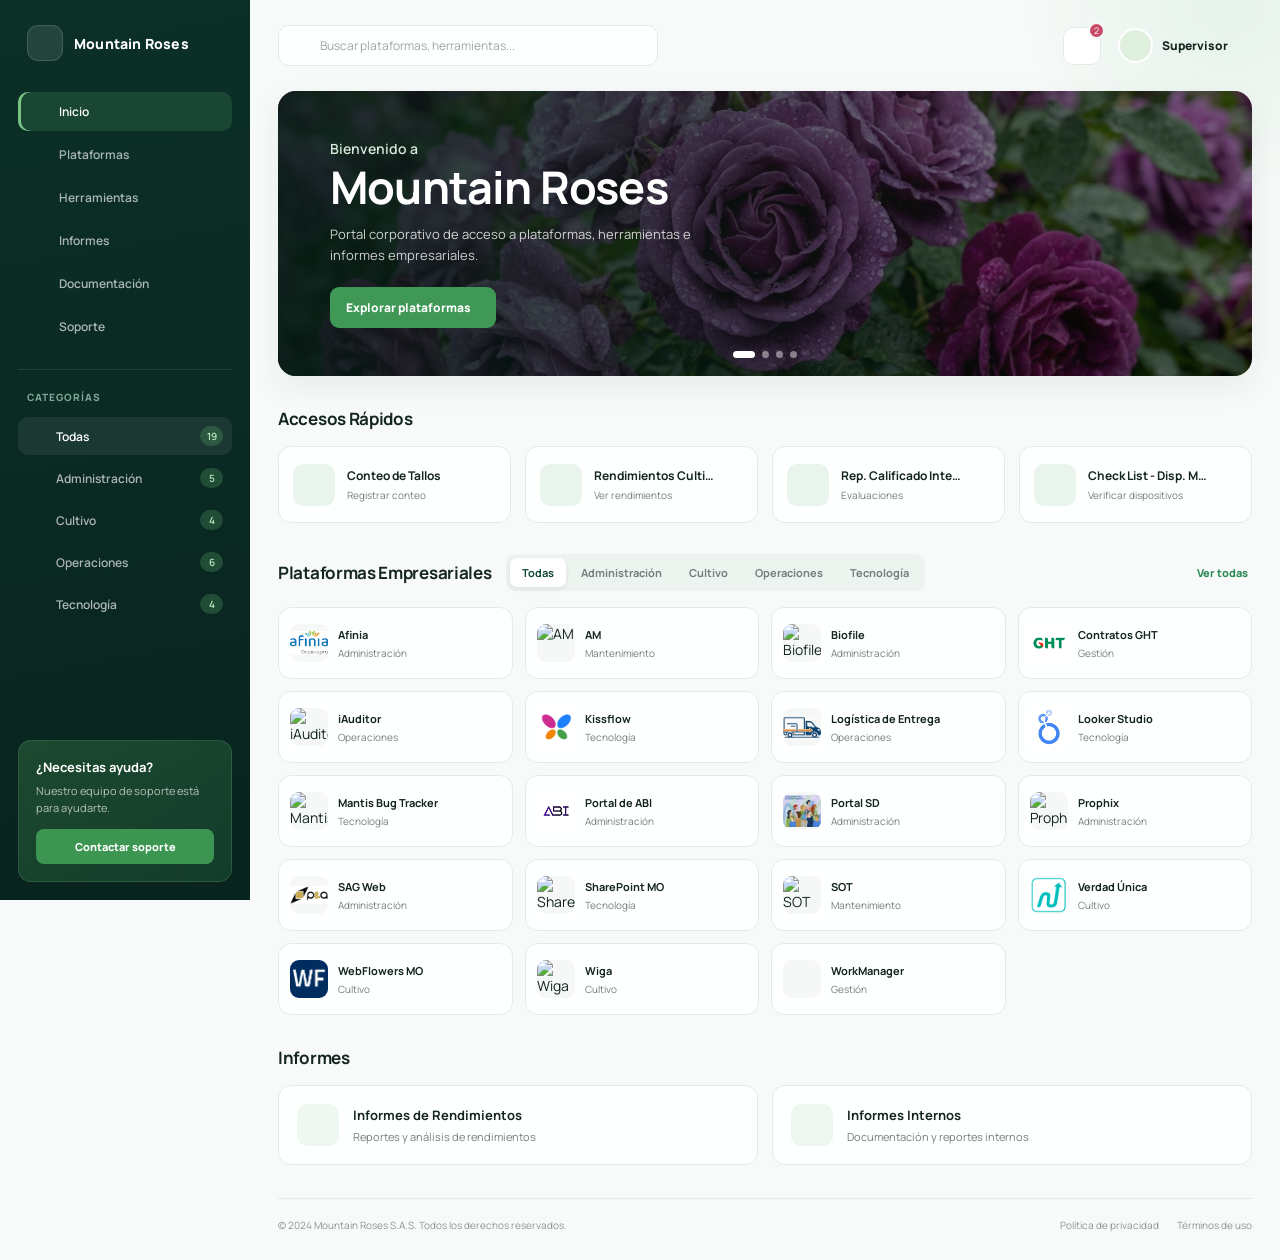
==== commit 84efaa40: "mas imagenes header" ====
--- a/index.html
+++ b/index.html
@@ -144,12 +144,40 @@
                         </button>
                     </div>
                 </div>
+
+                <!-- Agrega tu tercera foto de rosas en assets/images/imagen3.png -->
+                <div class="slide" style="background-image: linear-gradient(rgba(0,0,0,0.35), rgba(0,0,0,0.35)), url('assets/images/imagen3.png');">
+                    <div class="banner-content">
+                        <span class="banner-tag">Cultivamos excelencia</span>
+                        <h1 class="banner-title">Rosas para el mundo</h1>
+                        <p class="banner-description">Tradición, cuidado y calidad en cada flor que producimos.</p>
+                        <a class="btn-primary" href="pages/plataformas.html">
+                            <span>Explorar plataformas</span>
+                            <i data-lucide="arrow-right"></i>
+                        </a>
+                    </div>
+                </div>
+
+                <!-- Agrega tu cuarta foto de rosas en assets/images/imagen4.png -->
+                <div class="slide" style="background-image: linear-gradient(rgba(0,0,0,0.35), rgba(0,0,0,0.35)), url('assets/images/imagen4.png');">
+                    <div class="banner-content">
+                        <span class="banner-tag">Compromiso con cada detalle</span>
+                        <h1 class="banner-title">Del cultivo a la exportación</h1>
+                        <p class="banner-description">Calidad y dedicación que acompañan cada etapa del proceso.</p>
+                        <a class="btn-primary" href="pages/herramientas.html">
+                            <span>Ver herramientas</span>
+                            <i data-lucide="arrow-right"></i>
+                        </a>
+                    </div>
+                </div>
             </div>
 
             <!-- PUNTOS NAVEGACION -->
             <div class="dots-container">
                 <button class="dot active" onclick="changeSlide(0)"></button>
                 <button class="dot" onclick="changeSlide(1)"></button>
+                <button class="dot" onclick="changeSlide(2)"></button>
+                <button class="dot" onclick="changeSlide(3)"></button>
             </div>
         </section>
 
--- a/css/styles.css
+++ b/css/styles.css
@@ -76,6 +76,23 @@
     top: 0;
     width: 250px;
     z-index: 10;
+    transition: transform 0.25s ease, width 0.25s ease, padding 0.25s ease;
+}
+
+.sidebar-collapsed {
+    overflow: visible;
+    padding-left: 0;
+    padding-right: 0;
+    transform: translateX(-250px);
+    width: 0;
+}
+
+.sidebar-collapsed .brand {
+    padding: 0;
+}
+
+.sidebar-collapsed .brand > *:not(.sidebar-toggle) {
+    display: none;
 }
 
 .brand {
@@ -113,10 +130,26 @@
     background: transparent;
     border: 0;
     color: #fff;
-    display: none;
+    display: flex;
     justify-content: center;
     margin-left: auto;
     padding: 4px;
+    transition: background 0.2s, color 0.2s;
+}
+
+.sidebar-toggle:hover {
+    background: rgba(255, 255, 255, 0.1);
+    border-radius: 8px;
+}
+
+.sidebar-collapsed .sidebar-toggle {
+    background: var(--forest);
+    border-radius: 0 8px 8px 0;
+    display: flex;
+    left: 250px;
+    padding: 9px;
+    position: fixed;
+    top: 16px;
 }
 
 .sidebar-toggle svg {
@@ -253,6 +286,11 @@
     margin-left: 250px;
     min-height: 100vh;
     padding: 25px 42px 28px;
+    transition: margin-left 0.25s ease;
+}
+
+body:has(.sidebar-collapsed) .content {
+    margin-left: 0;
 }
 
 .top-header {
@@ -397,6 +435,7 @@
     align-items: center;
     background-position: center;
     background-size: cover;
+    background-color: var(--forest);
     display: flex;
     left: 0;
     opacity: 0;
@@ -740,6 +779,252 @@
     color: var(--leaf);
 }
 
+/* Corporate information drawer */
+
+.corporate-info {
+    bottom: 24px;
+    position: fixed;
+    right: 28px;
+    z-index: 8;
+}
+
+.corporate-trigger {
+    align-items: center;
+    background: var(--forest);
+    border: 1px solid rgba(255, 255, 255, 0.12);
+    border-radius: 10px;
+    box-shadow: 0 10px 28px rgba(11, 48, 40, 0.18);
+    color: #fff;
+    display: flex;
+    font-size: 11px;
+    font-weight: 800;
+    gap: 9px;
+    padding: 10px 12px 10px 10px;
+    transition: background 0.25s ease, box-shadow 0.25s ease, transform 0.25s ease;
+}
+
+.corporate-trigger:hover {
+    background: var(--forest-2);
+    box-shadow: 0 13px 30px rgba(11, 48, 40, 0.24);
+    transform: translateY(-2px);
+}
+
+.corporate-trigger-icon {
+    align-items: center;
+    background: rgba(255, 255, 255, 0.12);
+    border-radius: 7px;
+    display: flex;
+    height: 27px;
+    justify-content: center;
+    width: 27px;
+}
+
+.corporate-trigger svg {
+    height: 15px;
+    width: 15px;
+}
+
+.corporate-trigger-arrow {
+    color: #a9d6b2;
+    height: 14px !important;
+    margin-left: 2px;
+    width: 14px !important;
+}
+
+.corporate-backdrop {
+    background: rgba(11, 48, 40, 0.16);
+    inset: 0;
+    opacity: 0;
+    pointer-events: none;
+    position: fixed;
+    transition: opacity 0.3s ease;
+}
+
+.corporate-drawer {
+    background: var(--white);
+    border: 1px solid var(--line);
+    border-radius: 16px;
+    bottom: 0;
+    box-shadow: 0 18px 60px rgba(19, 37, 31, 0.2);
+    max-height: min(760px, calc(100vh - 48px));
+    opacity: 0;
+    overflow-y: auto;
+    padding: 27px 30px 30px;
+    pointer-events: none;
+    position: fixed;
+    right: 28px;
+    transform: translateY(18px) scale(0.98);
+    transform-origin: bottom right;
+    transition: opacity 0.3s ease, transform 0.3s ease;
+    width: min(720px, calc(100vw - 56px));
+}
+
+.corporate-info.is-open .corporate-backdrop {
+    opacity: 1;
+    pointer-events: auto;
+}
+
+.corporate-info.is-open .corporate-drawer {
+    opacity: 1;
+    pointer-events: auto;
+    transform: translateY(0) scale(1);
+}
+
+.corporate-drawer-header {
+    align-items: flex-start;
+    border-bottom: 1px solid var(--line);
+    display: flex;
+    justify-content: space-between;
+    padding-bottom: 20px;
+}
+
+.corporate-drawer-header h2 {
+    font-size: 23px;
+    letter-spacing: -0.5px;
+    margin-top: 7px;
+}
+
+.corporate-close {
+    align-items: center;
+    background: #f2f6f3;
+    border: 0;
+    border-radius: 8px;
+    color: var(--forest-2);
+    display: flex;
+    height: 32px;
+    justify-content: center;
+    transition: background 0.2s, color 0.2s;
+    width: 32px;
+}
+
+.corporate-close:hover {
+    background: var(--leaf-soft);
+    color: var(--leaf);
+}
+
+.corporate-close svg {
+    height: 17px;
+    width: 17px;
+}
+
+.corporate-drawer-content {
+    display: grid;
+    gap: 24px;
+    padding-top: 23px;
+}
+
+.corporate-section-heading {
+    align-items: center;
+    display: flex;
+    gap: 10px;
+    margin-bottom: 12px;
+}
+
+.corporate-section-heading h3 {
+    font-size: 13px;
+}
+
+.corporate-section-icon {
+    align-items: center;
+    background: var(--leaf-soft);
+    border-radius: 8px;
+    color: var(--leaf);
+    display: flex;
+    height: 30px;
+    justify-content: center;
+    width: 30px;
+}
+
+.corporate-section-icon svg {
+    height: 16px;
+    width: 16px;
+}
+
+.contact-list {
+    display: grid;
+    gap: 8px 18px;
+    grid-template-columns: repeat(2, minmax(0, 1fr));
+}
+
+.contact-list div {
+    border-bottom: 1px solid #edf2ef;
+    padding: 7px 0;
+}
+
+.contact-list dt {
+    color: var(--muted);
+    font-size: 10px;
+    margin-bottom: 3px;
+}
+
+.contact-list dd,
+.contact-list a {
+    font-size: 11px;
+    font-weight: 700;
+    overflow-wrap: anywhere;
+}
+
+.contact-list a {
+    color: var(--forest-2);
+}
+
+.contact-list a:hover {
+    color: var(--leaf);
+}
+
+.contact-address dt {
+    align-items: center;
+    display: flex;
+    gap: 4px;
+}
+
+.contact-address dt svg {
+    color: var(--leaf);
+    height: 12px;
+    width: 12px;
+}
+
+.corporate-copy-grid {
+    border-top: 1px solid var(--line);
+    display: grid;
+    gap: 24px;
+    grid-template-columns: repeat(2, minmax(0, 1fr));
+    padding-top: 23px;
+}
+
+.corporate-section p {
+    color: var(--muted);
+    font-size: 11px;
+    line-height: 1.7;
+}
+
+.corporate-section strong {
+    color: var(--forest-2);
+    font-weight: 800;
+}
+
+.certification-section {
+    border-top: 1px solid var(--line);
+    padding-top: 23px;
+}
+
+.certification-list {
+    display: flex;
+    flex-wrap: wrap;
+    gap: 8px;
+    margin-top: 14px;
+}
+
+.certification-list span {
+    background: #f2f7f3;
+    border: 1px solid #dcebe0;
+    border-radius: 7px;
+    color: var(--forest-2);
+    font-size: 10px;
+    font-weight: 800;
+    padding: 7px 10px;
+}
+
 /* Module pages */
 
 .module-page {
@@ -856,6 +1141,35 @@
         width: 100%;
     }
 
+    .sidebar-collapsed {
+        overflow: hidden;
+        padding: 14px 16px;
+        transform: none;
+        width: 100%;
+    }
+
+    .sidebar-collapsed .brand {
+        padding: 0;
+    }
+
+    .sidebar-collapsed .brand > *:not(.sidebar-toggle) {
+        display: flex;
+    }
+
+    .sidebar-collapsed .sidebar-toggle {
+        background: transparent;
+        border-radius: 0;
+        display: flex;
+        left: auto;
+        padding: 4px;
+        position: static;
+        top: auto;
+    }
+
+    body:has(.sidebar-collapsed) .content {
+        margin-left: 0;
+    }
+
     .sidebar.mobile-open {
         padding-bottom: 18px;
     }
@@ -957,6 +1271,31 @@
         gap: 10px;
         line-height: 1.5;
     }
+
+    .corporate-info {
+        bottom: 16px;
+        right: 16px;
+    }
+
+    .corporate-trigger {
+        padding: 9px 10px 9px 9px;
+    }
+
+    .corporate-drawer {
+        border-radius: 16px 16px 0 0;
+        bottom: 0;
+        left: 0;
+        max-height: calc(100vh - 30px);
+        padding: 23px 20px 26px;
+        right: 0;
+        transform: translateY(24px) scale(0.99);
+        transform-origin: bottom center;
+        width: 100%;
+    }
+
+    .corporate-copy-grid {
+        grid-template-columns: 1fr;
+    }
 }
 
 @media (max-width: 420px) {
@@ -968,4 +1307,16 @@
     .quick-card {
         min-height: 68px;
     }
-}
+
+    .corporate-trigger-arrow {
+        display: none;
+    }
+
+    .corporate-drawer-header h2 {
+        font-size: 20px;
+    }
+
+    .contact-list {
+        grid-template-columns: 1fr;
+    }
+}
